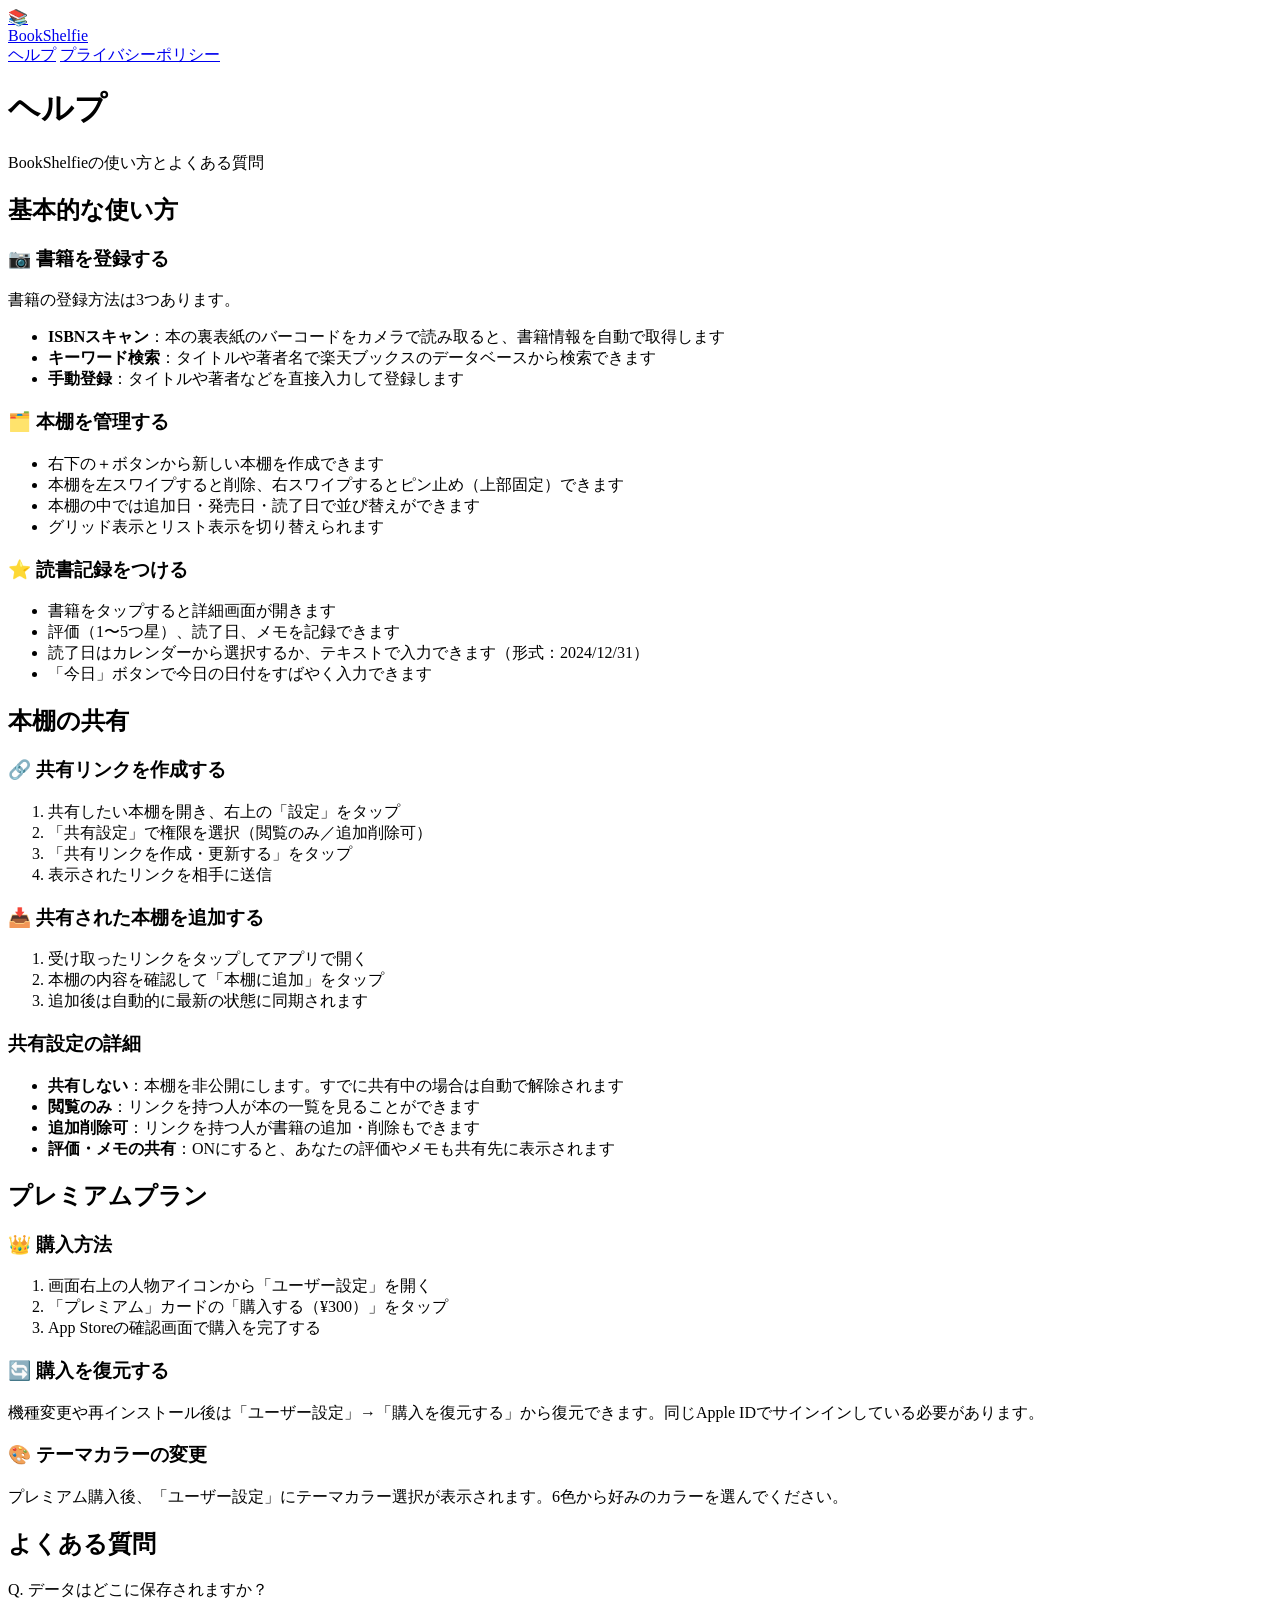
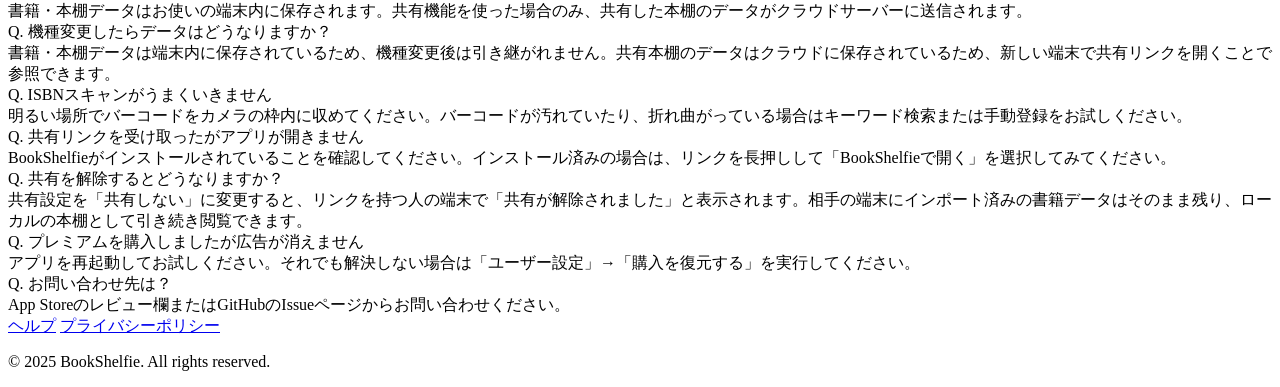
==== docs/help.html @ af9a4856 "フォルダ階層変更" ====
<!DOCTYPE html>
<html lang="ja">
<head>
  <meta charset="UTF-8">
  <meta name="viewport" content="width=device-width, initial-scale=1.0">
  <title>ヘルプ - BookShelfie</title>
  <meta name="description" content="BookShelfieの使い方・よくある質問">
  <link rel="stylesheet" href="style.css">
</head>
<body>

<header>
  <div class="header-inner">
    <a href="index.html" class="logo">
      <div class="logo-icon">📚</div>
      <span class="logo-name">BookShelfie</span>
    </a>
    <nav>
      <a href="help.html">ヘルプ</a>
      <a href="privacy.html">プライバシーポリシー</a>
    </nav>
  </div>
</header>

<div class="page-hero">
  <div class="container">
    <h1>ヘルプ</h1>
    <p>BookShelfieの使い方とよくある質問</p>
  </div>
</div>

<div class="content">

  <h2>基本的な使い方</h2>

  <h3>📷 書籍を登録する</h3>
  <p>書籍の登録方法は3つあります。</p>
  <ul>
    <li><strong>ISBNスキャン</strong>：本の裏表紙のバーコードをカメラで読み取ると、書籍情報を自動で取得します</li>
    <li><strong>キーワード検索</strong>：タイトルや著者名で楽天ブックスのデータベースから検索できます</li>
    <li><strong>手動登録</strong>：タイトルや著者などを直接入力して登録します</li>
  </ul>

  <h3>🗂️ 本棚を管理する</h3>
  <ul>
    <li>右下の＋ボタンから新しい本棚を作成できます</li>
    <li>本棚を左スワイプすると削除、右スワイプするとピン止め（上部固定）できます</li>
    <li>本棚の中では追加日・発売日・読了日で並び替えができます</li>
    <li>グリッド表示とリスト表示を切り替えられます</li>
  </ul>

  <h3>⭐ 読書記録をつける</h3>
  <ul>
    <li>書籍をタップすると詳細画面が開きます</li>
    <li>評価（1〜5つ星）、読了日、メモを記録できます</li>
    <li>読了日はカレンダーから選択するか、テキストで入力できます（形式：2024/12/31）</li>
    <li>「今日」ボタンで今日の日付をすばやく入力できます</li>
  </ul>

  <h2>本棚の共有</h2>

  <h3>🔗 共有リンクを作成する</h3>
  <ol>
    <li>共有したい本棚を開き、右上の「設定」をタップ</li>
    <li>「共有設定」で権限を選択（閲覧のみ／追加削除可）</li>
    <li>「共有リンクを作成・更新する」をタップ</li>
    <li>表示されたリンクを相手に送信</li>
  </ol>

  <h3>📥 共有された本棚を追加する</h3>
  <ol>
    <li>受け取ったリンクをタップしてアプリで開く</li>
    <li>本棚の内容を確認して「本棚に追加」をタップ</li>
    <li>追加後は自動的に最新の状態に同期されます</li>
  </ol>

  <h3>共有設定の詳細</h3>
  <ul>
    <li><strong>共有しない</strong>：本棚を非公開にします。すでに共有中の場合は自動で解除されます</li>
    <li><strong>閲覧のみ</strong>：リンクを持つ人が本の一覧を見ることができます</li>
    <li><strong>追加削除可</strong>：リンクを持つ人が書籍の追加・削除もできます</li>
    <li><strong>評価・メモの共有</strong>：ONにすると、あなたの評価やメモも共有先に表示されます</li>
  </ul>

  <h2>プレミアムプラン</h2>

  <h3>👑 購入方法</h3>
  <ol>
    <li>画面右上の人物アイコンから「ユーザー設定」を開く</li>
    <li>「プレミアム」カードの「購入する（¥300）」をタップ</li>
    <li>App Storeの確認画面で購入を完了する</li>
  </ol>

  <h3>🔄 購入を復元する</h3>
  <p>機種変更や再インストール後は「ユーザー設定」→「購入を復元する」から復元できます。同じApple IDでサインインしている必要があります。</p>

  <h3>🎨 テーマカラーの変更</h3>
  <p>プレミアム購入後、「ユーザー設定」にテーマカラー選択が表示されます。6色から好みのカラーを選んでください。</p>

  <h2>よくある質問</h2>

  <div class="faq-item">
    <div class="faq-q">Q. データはどこに保存されますか？</div>
    <div class="faq-a">書籍・本棚データはお使いの端末内に保存されます。共有機能を使った場合のみ、共有した本棚のデータがクラウドサーバーに送信されます。</div>
  </div>

  <div class="faq-item">
    <div class="faq-q">Q. 機種変更したらデータはどうなりますか？</div>
    <div class="faq-a">書籍・本棚データは端末内に保存されているため、機種変更後は引き継がれません。共有本棚のデータはクラウドに保存されているため、新しい端末で共有リンクを開くことで参照できます。</div>
  </div>

  <div class="faq-item">
    <div class="faq-q">Q. ISBNスキャンがうまくいきません</div>
    <div class="faq-a">明るい場所でバーコードをカメラの枠内に収めてください。バーコードが汚れていたり、折れ曲がっている場合はキーワード検索または手動登録をお試しください。</div>
  </div>

  <div class="faq-item">
    <div class="faq-q">Q. 共有リンクを受け取ったがアプリが開きません</div>
    <div class="faq-a">BookShelfieがインストールされていることを確認してください。インストール済みの場合は、リンクを長押しして「BookShelfieで開く」を選択してみてください。</div>
  </div>

  <div class="faq-item">
    <div class="faq-q">Q. 共有を解除するとどうなりますか？</div>
    <div class="faq-a">共有設定を「共有しない」に変更すると、リンクを持つ人の端末で「共有が解除されました」と表示されます。相手の端末にインポート済みの書籍データはそのまま残り、ローカルの本棚として引き続き閲覧できます。</div>
  </div>

  <div class="faq-item">
    <div class="faq-q">Q. プレミアムを購入しましたが広告が消えません</div>
    <div class="faq-a">アプリを再起動してお試しください。それでも解決しない場合は「ユーザー設定」→「購入を復元する」を実行してください。</div>
  </div>

  <div class="faq-item">
    <div class="faq-q">Q. お問い合わせ先は？</div>
    <div class="faq-a">App Storeのレビュー欄またはGitHubのIssueページからお問い合わせください。</div>
  </div>

</div>

<footer>
  <div class="footer-links">
    <a href="help.html">ヘルプ</a>
    <a href="privacy.html">プライバシーポリシー</a>
  </div>
  <p>© 2025 BookShelfie. All rights reserved.</p>
</footer>

</body>
</html>
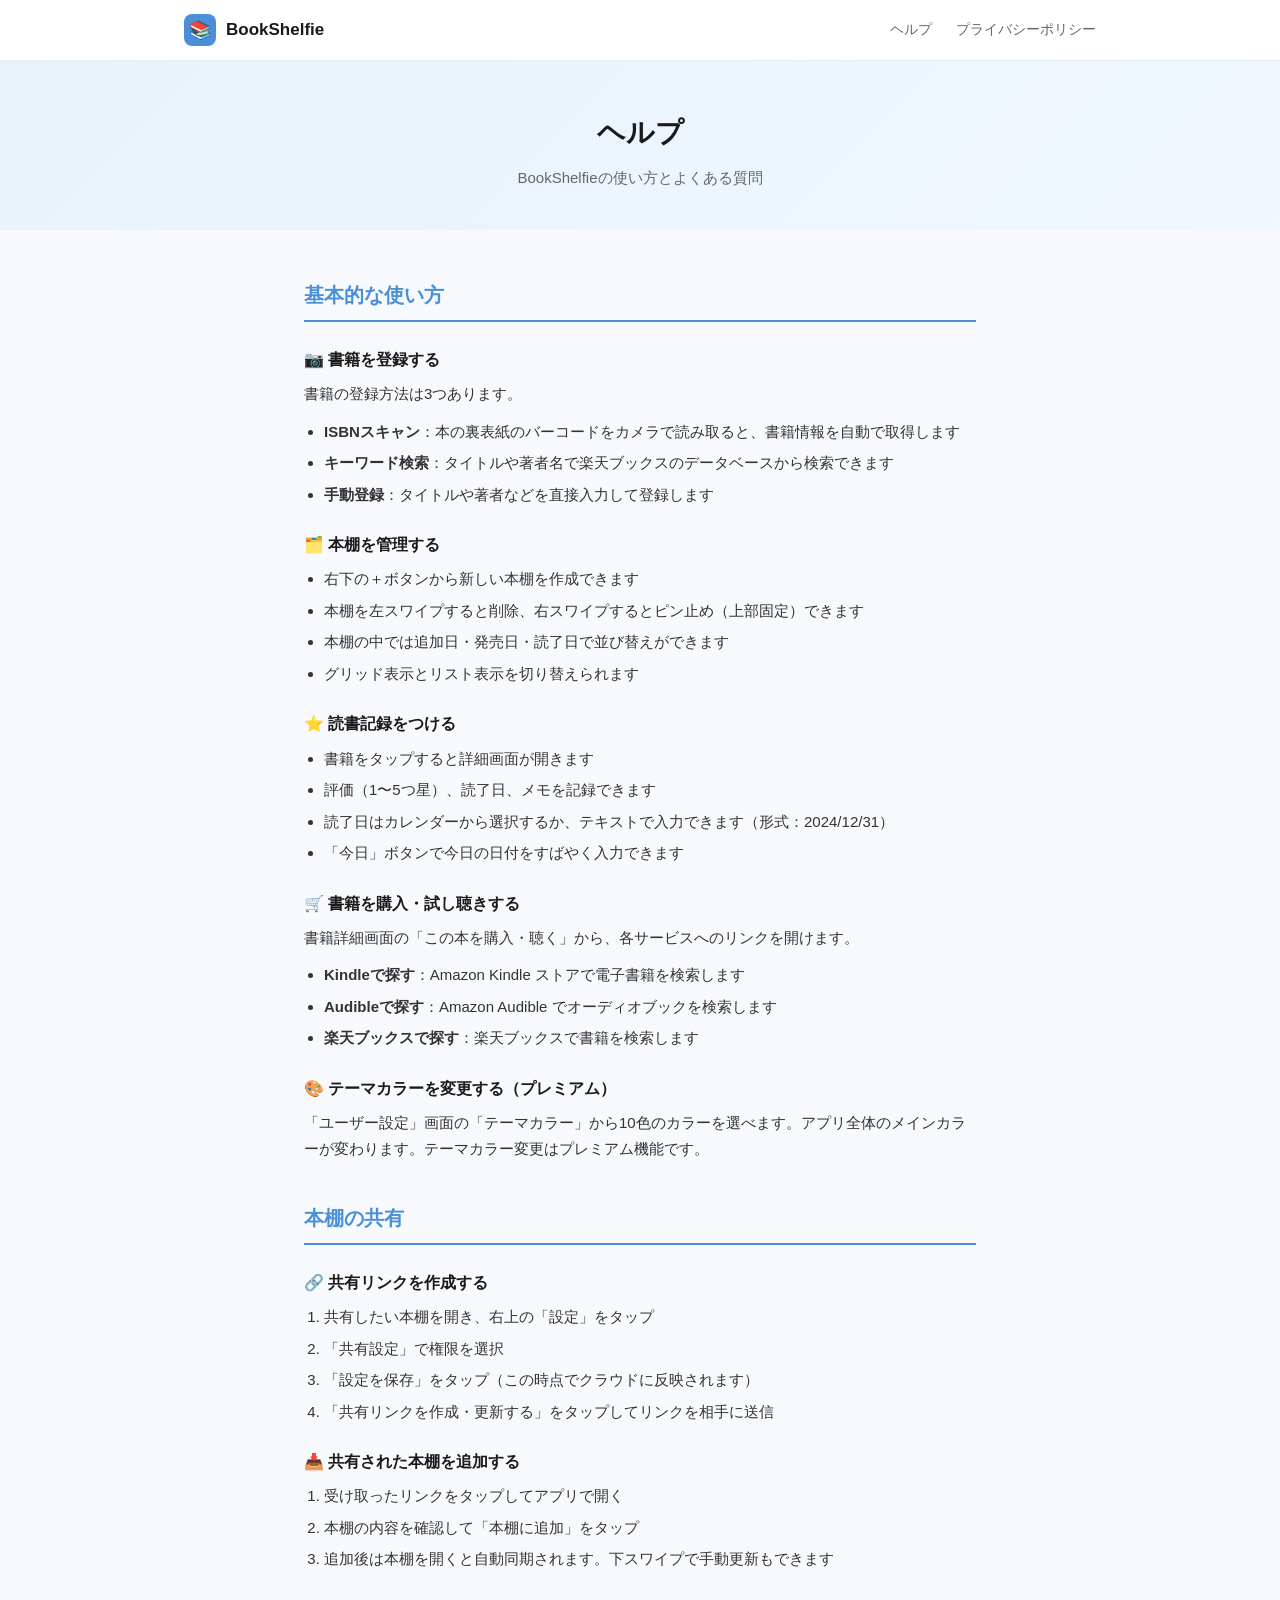
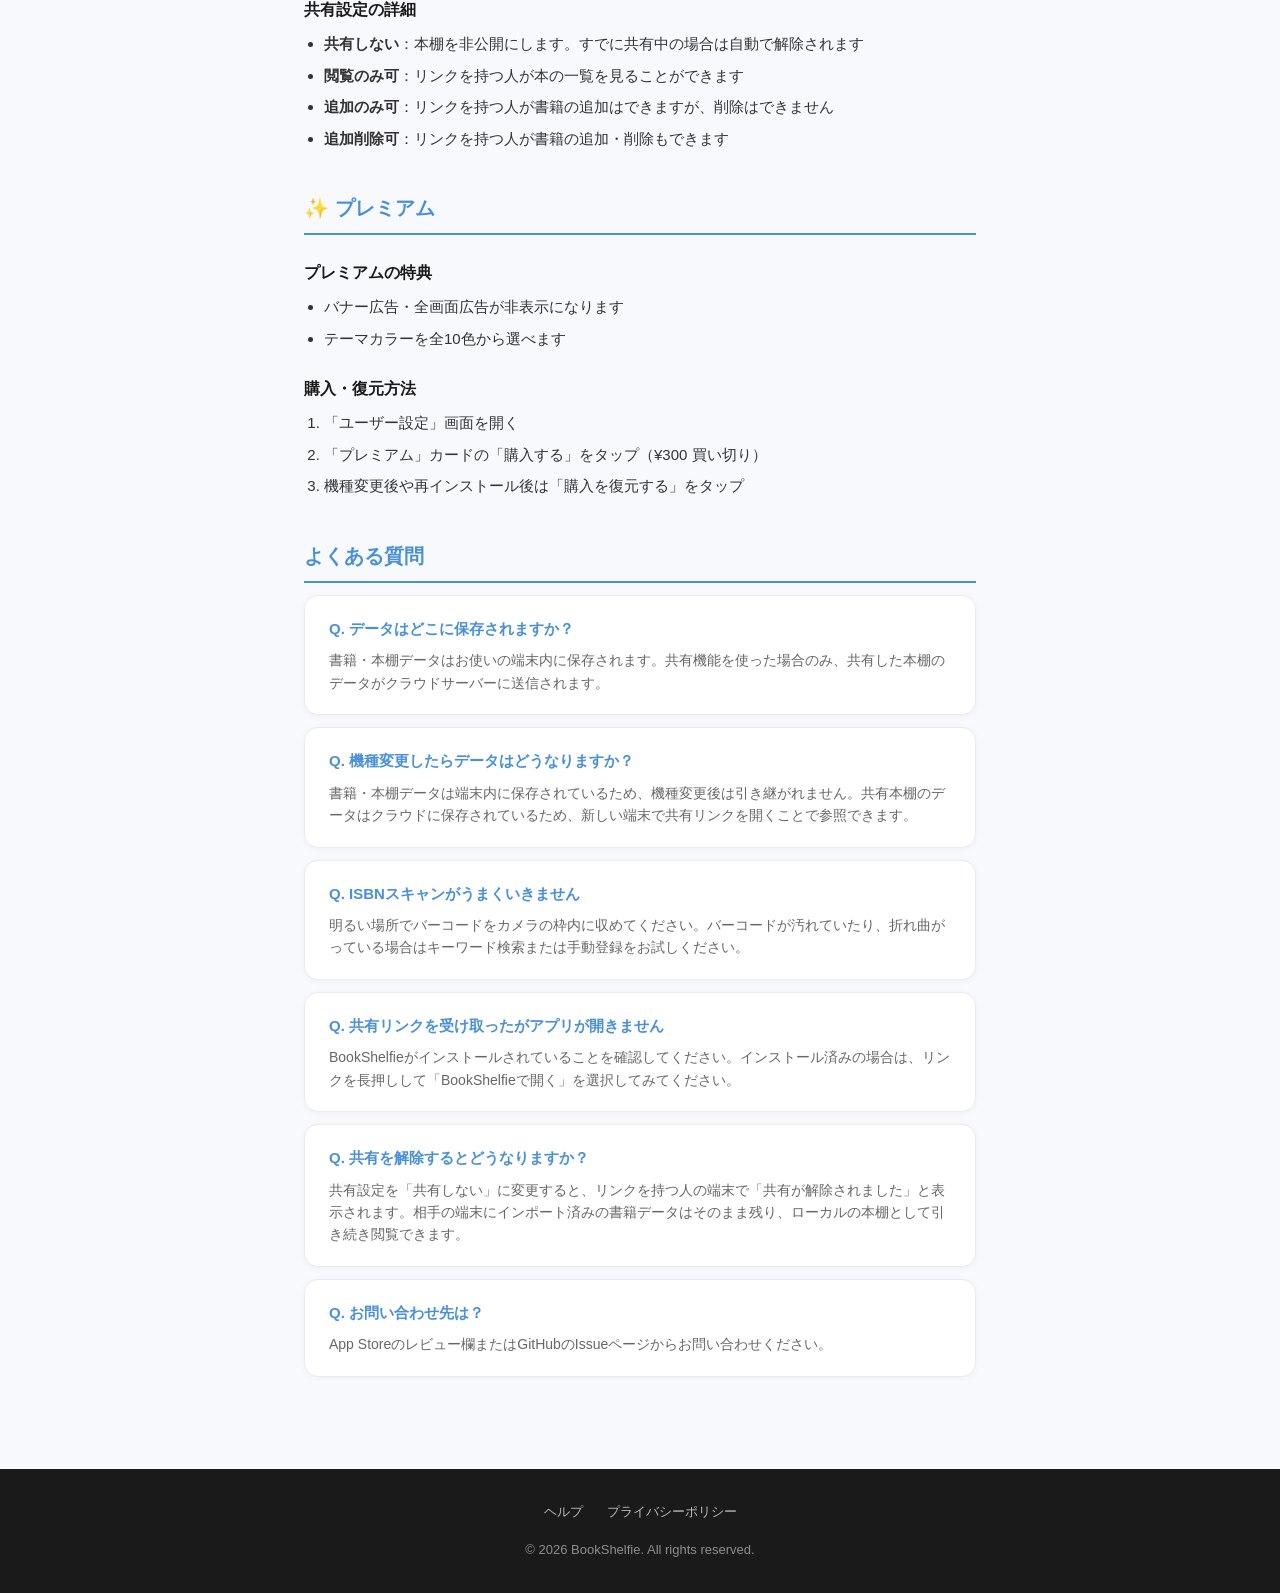
==== commit 4f90722f: "ポリシー更新" ====
--- a/docs/help.html
+++ b/docs/help.html
@@ -57,45 +57,56 @@
     <li>「今日」ボタンで今日の日付をすばやく入力できます</li>
   </ul>
 
+  <h3>🛒 書籍を購入・試し聴きする</h3>
+  <p>書籍詳細画面の「この本を購入・聴く」から、各サービスへのリンクを開けます。</p>
+  <ul>
+    <li><strong>Kindleで探す</strong>：Amazon Kindle ストアで電子書籍を検索します</li>
+    <li><strong>Audibleで探す</strong>：Amazon Audible でオーディオブックを検索します</li>
+    <li><strong>楽天ブックスで探す</strong>：楽天ブックスで書籍を検索します</li>
+  </ul>
+
+  <h3>🎨 テーマカラーを変更する（プレミアム）</h3>
+  <p>「ユーザー設定」画面の「テーマカラー」から10色のカラーを選べます。アプリ全体のメインカラーが変わります。テーマカラー変更はプレミアム機能です。</p>
+
   <h2>本棚の共有</h2>
 
   <h3>🔗 共有リンクを作成する</h3>
   <ol>
     <li>共有したい本棚を開き、右上の「設定」をタップ</li>
-    <li>「共有設定」で権限を選択（閲覧のみ／追加削除可）</li>
-    <li>「共有リンクを作成・更新する」をタップ</li>
-    <li>表示されたリンクを相手に送信</li>
+    <li>「共有設定」で権限を選択</li>
+    <li>「設定を保存」をタップ（この時点でクラウドに反映されます）</li>
+    <li>「共有リンクを作成・更新する」をタップしてリンクを相手に送信</li>
   </ol>
 
   <h3>📥 共有された本棚を追加する</h3>
   <ol>
     <li>受け取ったリンクをタップしてアプリで開く</li>
     <li>本棚の内容を確認して「本棚に追加」をタップ</li>
-    <li>追加後は自動的に最新の状態に同期されます</li>
+    <li>追加後は本棚を開くと自動同期されます。下スワイプで手動更新もできます</li>
   </ol>
 
   <h3>共有設定の詳細</h3>
   <ul>
     <li><strong>共有しない</strong>：本棚を非公開にします。すでに共有中の場合は自動で解除されます</li>
-    <li><strong>閲覧のみ</strong>：リンクを持つ人が本の一覧を見ることができます</li>
+    <li><strong>閲覧のみ可</strong>：リンクを持つ人が本の一覧を見ることができます</li>
+    <li><strong>追加のみ可</strong>：リンクを持つ人が書籍の追加はできますが、削除はできません</li>
     <li><strong>追加削除可</strong>：リンクを持つ人が書籍の追加・削除もできます</li>
-    <li><strong>評価・メモの共有</strong>：ONにすると、あなたの評価やメモも共有先に表示されます</li>
   </ul>
 
-  <h2>プレミアムプラン</h2>
+  <h2>✨ プレミアム</h2>
 
-  <h3>👑 購入方法</h3>
+  <h3>プレミアムの特典</h3>
+  <ul>
+    <li>バナー広告・全画面広告が非表示になります</li>
+    <li>テーマカラーを全10色から選べます</li>
+  </ul>
+
+  <h3>購入・復元方法</h3>
   <ol>
-    <li>画面右上の人物アイコンから「ユーザー設定」を開く</li>
-    <li>「プレミアム」カードの「購入する（¥300）」をタップ</li>
-    <li>App Storeの確認画面で購入を完了する</li>
+    <li>「ユーザー設定」画面を開く</li>
+    <li>「プレミアム」カードの「購入する」をタップ（¥300 買い切り）</li>
+    <li>機種変更後や再インストール後は「購入を復元する」をタップ</li>
   </ol>
-
-  <h3>🔄 購入を復元する</h3>
-  <p>機種変更や再インストール後は「ユーザー設定」→「購入を復元する」から復元できます。同じApple IDでサインインしている必要があります。</p>
-
-  <h3>🎨 テーマカラーの変更</h3>
-  <p>プレミアム購入後、「ユーザー設定」にテーマカラー選択が表示されます。6色から好みのカラーを選んでください。</p>
 
   <h2>よくある質問</h2>
 
@@ -125,11 +136,6 @@
   </div>
 
   <div class="faq-item">
-    <div class="faq-q">Q. プレミアムを購入しましたが広告が消えません</div>
-    <div class="faq-a">アプリを再起動してお試しください。それでも解決しない場合は「ユーザー設定」→「購入を復元する」を実行してください。</div>
-  </div>
-
-  <div class="faq-item">
     <div class="faq-q">Q. お問い合わせ先は？</div>
     <div class="faq-a">App Storeのレビュー欄またはGitHubのIssueページからお問い合わせください。</div>
   </div>
@@ -141,7 +147,7 @@
     <a href="help.html">ヘルプ</a>
     <a href="privacy.html">プライバシーポリシー</a>
   </div>
-  <p>© 2025 BookShelfie. All rights reserved.</p>
+  <p>© 2026 BookShelfie. All rights reserved.</p>
 </footer>
 
 </body>
--- a/docs/style.css
+++ b/docs/style.css
@@ -0,0 +1,366 @@
+:root {
+  --primary: #4A90D9;
+  --primary-dark: #357abd;
+  --bg: #f7f9fc;
+  --card: #fff;
+  --text: #1a1a1a;
+  --muted: #666;
+  --border: #e8edf2;
+  --radius: 14px;
+}
+
+* { box-sizing: border-box; margin: 0; padding: 0; }
+
+body {
+  font-family: -apple-system, BlinkMacSystemFont, 'Hiragino Sans', 'Yu Gothic', sans-serif;
+  background: var(--bg);
+  color: var(--text);
+  line-height: 1.7;
+}
+
+/* ── Header ── */
+header {
+  background: #fff;
+  border-bottom: 1px solid var(--border);
+  position: sticky;
+  top: 0;
+  z-index: 100;
+}
+
+.header-inner {
+  max-width: 960px;
+  margin: 0 auto;
+  padding: 0 24px;
+  height: 60px;
+  display: flex;
+  align-items: center;
+  justify-content: space-between;
+}
+
+.logo {
+  display: flex;
+  align-items: center;
+  gap: 10px;
+  text-decoration: none;
+  color: var(--text);
+}
+
+.logo-icon {
+  width: 32px;
+  height: 32px;
+  background: var(--primary);
+  border-radius: 8px;
+  display: flex;
+  align-items: center;
+  justify-content: center;
+  font-size: 18px;
+}
+
+.logo-name {
+  font-size: 17px;
+  font-weight: 700;
+}
+
+nav {
+  display: flex;
+  gap: 24px;
+}
+
+nav a {
+  text-decoration: none;
+  color: var(--muted);
+  font-size: 14px;
+  font-weight: 500;
+  transition: color .2s;
+}
+
+nav a:hover { color: var(--primary); }
+
+/* ── Container ── */
+.container {
+  max-width: 960px;
+  margin: 0 auto;
+  padding: 0 24px;
+}
+
+/* ── Hero ── */
+.hero {
+  background: linear-gradient(135deg, #e8f2fb 0%, #f0f7ff 100%);
+  padding: 80px 0 60px;
+  text-align: center;
+}
+
+.hero-icon {
+  width: 96px;
+  height: 96px;
+  background: var(--primary);
+  border-radius: 24px;
+  display: flex;
+  align-items: center;
+  justify-content: center;
+  font-size: 48px;
+  margin: 0 auto 24px;
+  box-shadow: 0 8px 24px rgba(74,144,217,.35);
+}
+
+.hero h1 {
+  font-size: 36px;
+  font-weight: 800;
+  margin-bottom: 12px;
+  color: var(--text);
+}
+
+.hero p {
+  font-size: 18px;
+  color: var(--muted);
+  margin-bottom: 32px;
+  max-width: 480px;
+  margin-left: auto;
+  margin-right: auto;
+}
+
+.btn {
+  display: inline-block;
+  background: var(--primary);
+  color: #fff;
+  text-decoration: none;
+  font-weight: 700;
+  font-size: 15px;
+  padding: 14px 32px;
+  border-radius: 30px;
+  box-shadow: 0 4px 16px rgba(74,144,217,.4);
+  transition: background .2s, transform .1s;
+}
+
+.btn:hover { background: var(--primary-dark); transform: translateY(-1px); }
+
+/* ── Features ── */
+.section {
+  padding: 64px 0;
+}
+
+.section-title {
+  font-size: 24px;
+  font-weight: 800;
+  text-align: center;
+  margin-bottom: 8px;
+}
+
+.section-sub {
+  text-align: center;
+  color: var(--muted);
+  margin-bottom: 40px;
+  font-size: 15px;
+}
+
+.features {
+  display: grid;
+  grid-template-columns: repeat(auto-fit, minmax(260px, 1fr));
+  gap: 20px;
+}
+
+.feature-card {
+  background: var(--card);
+  border-radius: var(--radius);
+  padding: 24px;
+  box-shadow: 0 2px 12px rgba(0,0,0,.06);
+  border: 1px solid var(--border);
+}
+
+.feature-icon {
+  font-size: 28px;
+  margin-bottom: 12px;
+}
+
+.feature-card h3 {
+  font-size: 16px;
+  font-weight: 700;
+  margin-bottom: 8px;
+}
+
+.feature-card p {
+  font-size: 14px;
+  color: var(--muted);
+  line-height: 1.6;
+}
+
+/* ── Premium ── */
+.premium-section {
+  background: linear-gradient(135deg, #1a1a2e 0%, #16213e 100%);
+  color: #fff;
+  padding: 64px 0;
+  text-align: center;
+}
+
+.premium-section .section-title { color: #fff; }
+.premium-section .section-sub { color: rgba(255,255,255,.7); }
+
+.premium-badge {
+  display: inline-block;
+  background: #FFB800;
+  color: #1a1a1a;
+  font-size: 12px;
+  font-weight: 700;
+  padding: 4px 12px;
+  border-radius: 20px;
+  margin-bottom: 16px;
+}
+
+.premium-features {
+  display: flex;
+  justify-content: center;
+  gap: 32px;
+  flex-wrap: wrap;
+  margin-top: 32px;
+}
+
+.premium-feature {
+  display: flex;
+  align-items: center;
+  gap: 8px;
+  font-size: 15px;
+  color: rgba(255,255,255,.9);
+}
+
+/* ── Page content ── */
+.page-hero {
+  background: linear-gradient(135deg, #e8f2fb 0%, #f0f7ff 100%);
+  padding: 48px 0 40px;
+  text-align: center;
+}
+
+.page-hero h1 {
+  font-size: 28px;
+  font-weight: 800;
+  margin-bottom: 8px;
+}
+
+.page-hero p {
+  color: var(--muted);
+  font-size: 15px;
+}
+
+.content {
+  max-width: 720px;
+  margin: 0 auto;
+  padding: 48px 24px 80px;
+}
+
+.content h2 {
+  font-size: 20px;
+  font-weight: 700;
+  margin: 40px 0 12px;
+  padding-bottom: 8px;
+  border-bottom: 2px solid var(--primary);
+  color: var(--primary);
+}
+
+.content h2:first-child { margin-top: 0; }
+
+.content h3 {
+  font-size: 16px;
+  font-weight: 700;
+  margin: 24px 0 8px;
+  color: var(--text);
+}
+
+.content p {
+  font-size: 15px;
+  color: #333;
+  margin-bottom: 12px;
+}
+
+.content ul, .content ol {
+  margin: 8px 0 16px 20px;
+}
+
+.content li {
+  font-size: 15px;
+  color: #333;
+  margin-bottom: 6px;
+}
+
+/* ── FAQ ── */
+.faq-item {
+  background: var(--card);
+  border-radius: var(--radius);
+  padding: 20px 24px;
+  margin-bottom: 12px;
+  border: 1px solid var(--border);
+  box-shadow: 0 1px 6px rgba(0,0,0,.04);
+}
+
+.faq-q {
+  font-size: 15px;
+  font-weight: 700;
+  color: var(--primary);
+  margin-bottom: 8px;
+}
+
+.faq-a {
+  font-size: 14px;
+  color: var(--muted);
+  line-height: 1.6;
+}
+
+/* ── Table ── */
+.data-table {
+  width: 100%;
+  border-collapse: collapse;
+  font-size: 14px;
+  margin: 16px 0;
+}
+
+.data-table th {
+  background: var(--primary);
+  color: #fff;
+  padding: 10px 14px;
+  text-align: left;
+  font-weight: 600;
+}
+
+.data-table td {
+  padding: 10px 14px;
+  border-bottom: 1px solid var(--border);
+  vertical-align: top;
+}
+
+.data-table tr:nth-child(even) td { background: #f7f9fc; }
+
+.badge {
+  display: inline-block;
+  font-size: 11px;
+  font-weight: 600;
+  padding: 2px 8px;
+  border-radius: 6px;
+}
+
+.badge-yes { background: #ffeaea; color: #d00; }
+.badge-no  { background: #eaf4ea; color: #080; }
+
+/* ── Footer ── */
+footer {
+  background: #1a1a1a;
+  color: rgba(255,255,255,.5);
+  text-align: center;
+  padding: 32px 24px;
+  font-size: 13px;
+}
+
+footer a { color: rgba(255,255,255,.7); text-decoration: none; }
+footer a:hover { color: #fff; }
+
+.footer-links {
+  display: flex;
+  justify-content: center;
+  gap: 24px;
+  margin-bottom: 16px;
+}
+
+/* ── Responsive ── */
+@media (max-width: 600px) {
+  .hero h1 { font-size: 26px; }
+  .hero p { font-size: 15px; }
+  nav { gap: 16px; }
+  .premium-features { flex-direction: column; align-items: center; gap: 16px; }
+}
